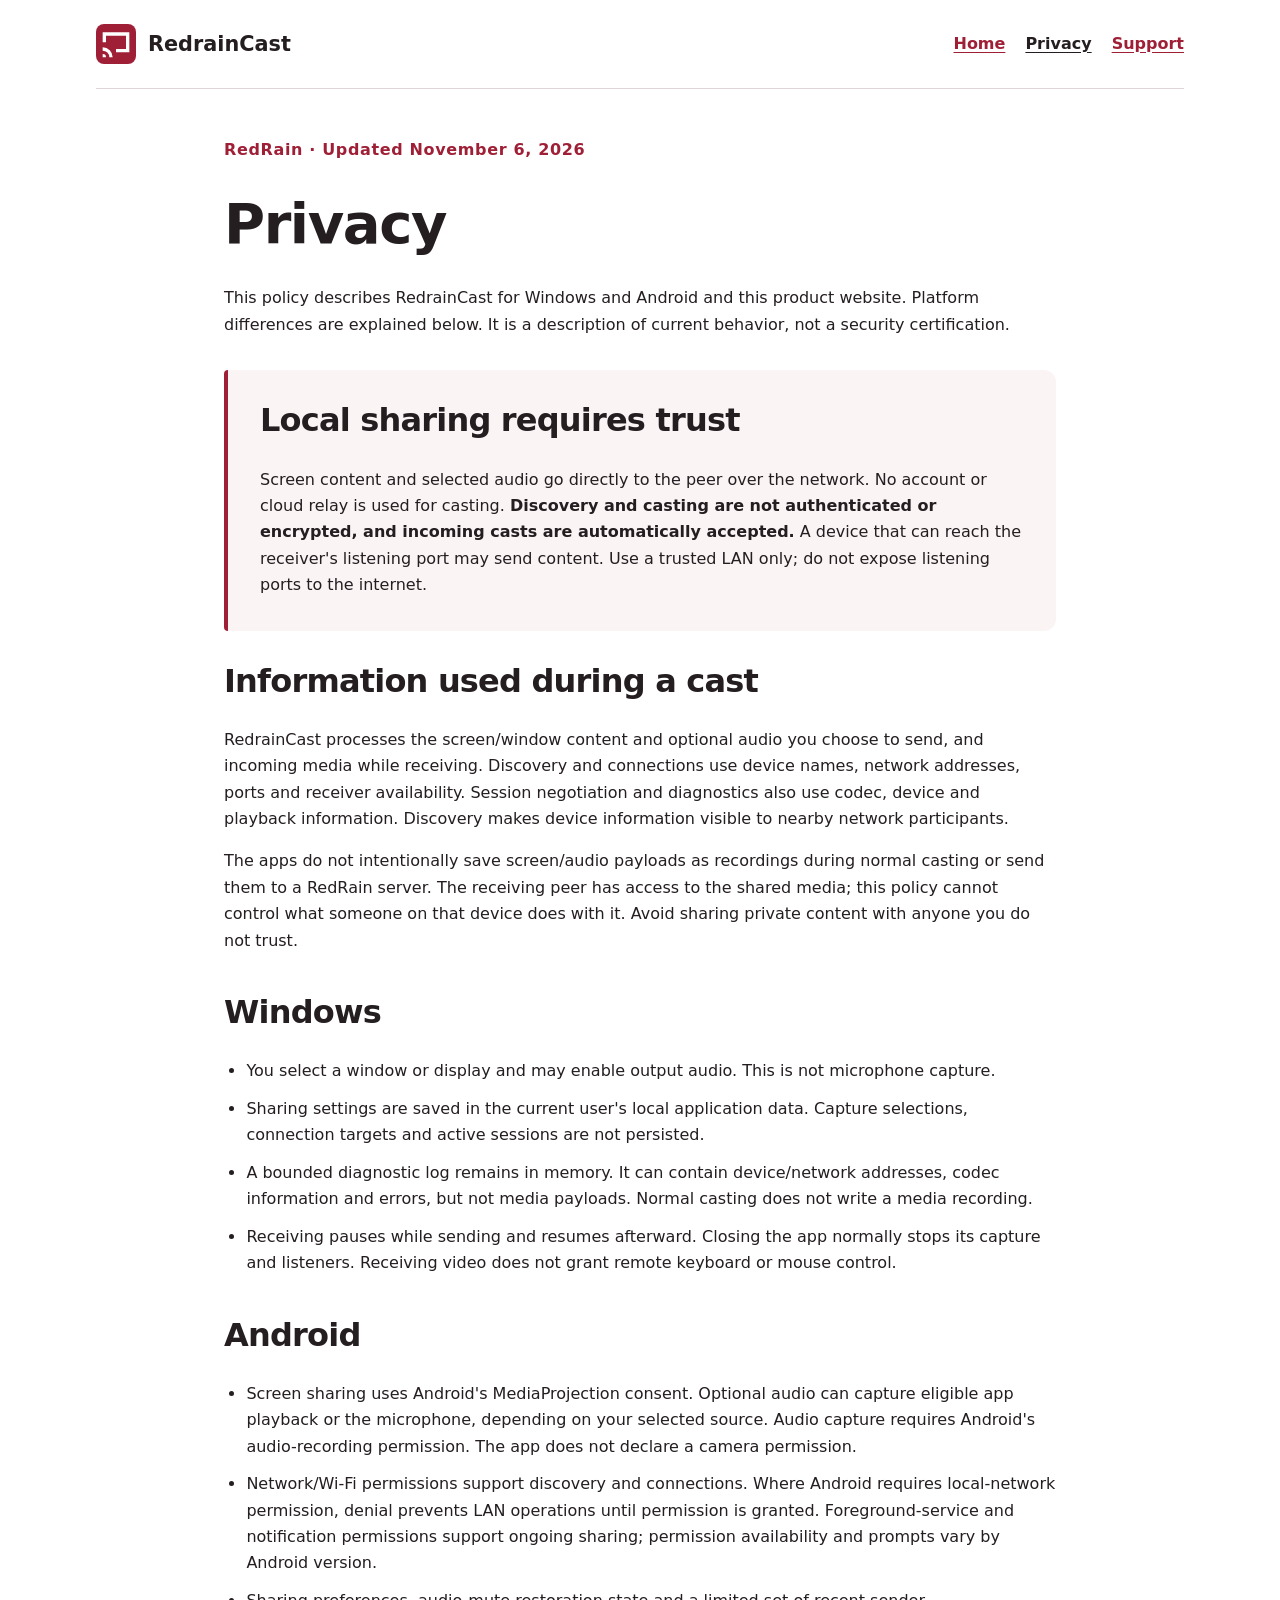
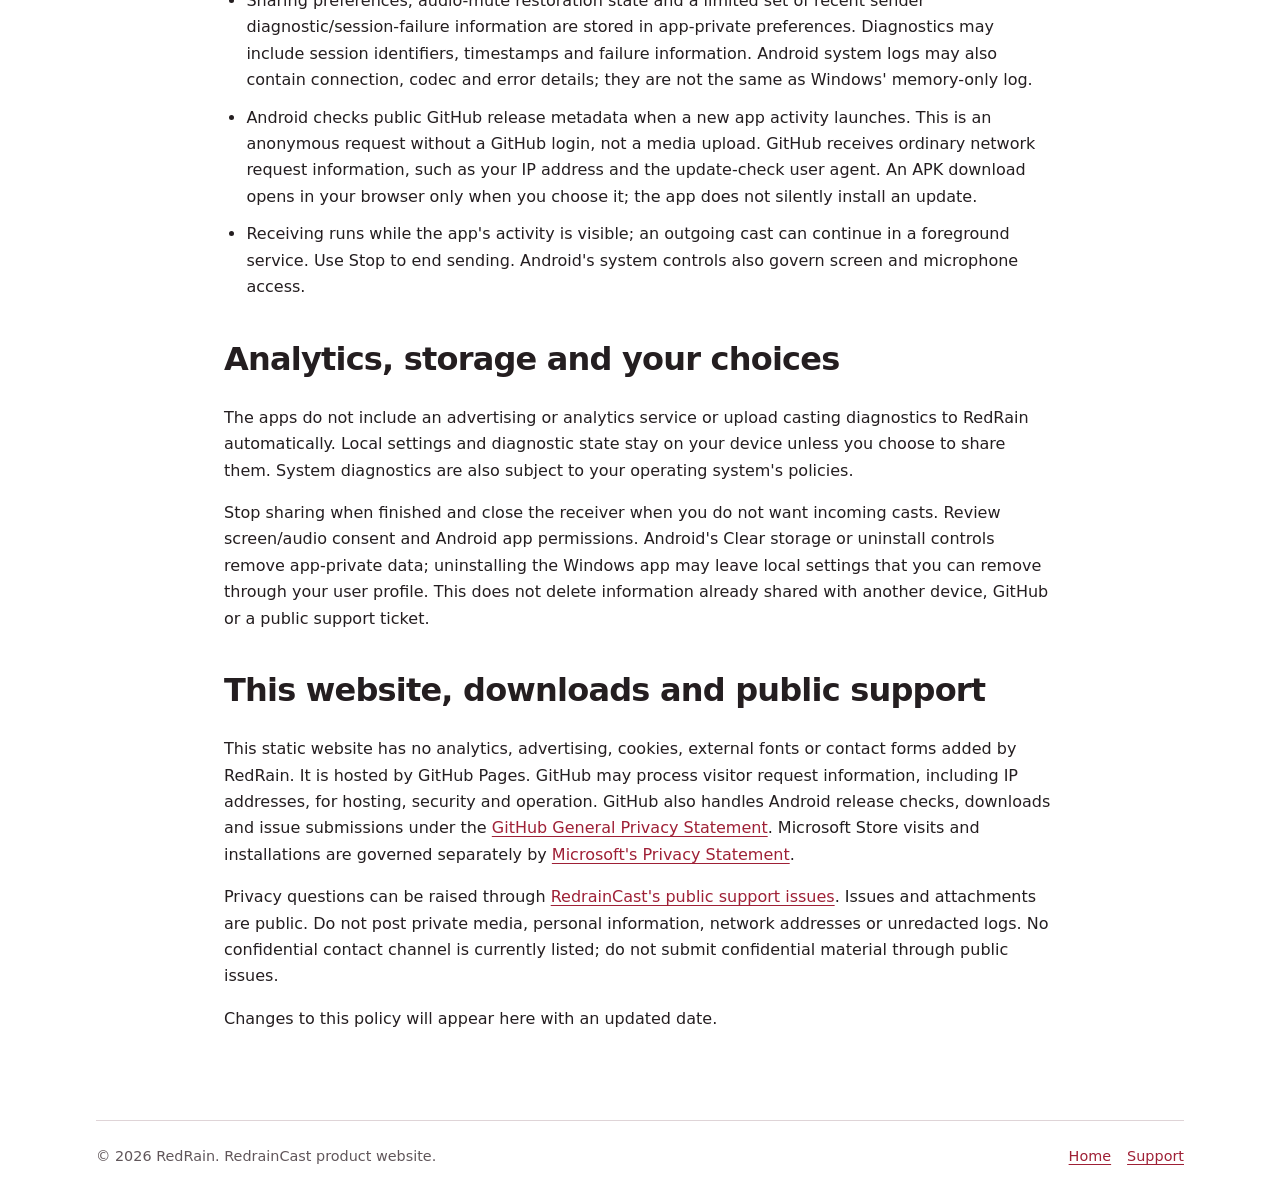
==== privacy/index.html @ ad868503 "Add public RedrainCast product website Co-authored-by: Copilot <223556219+Copilot@users.noreply.gith" ====
<!doctype html>
<html lang="en">
<head>
  <meta charset="utf-8">
  <meta name="viewport" content="width=device-width, initial-scale=1">
  <meta name="description" content="How RedrainCast for Windows and Android handles screen sharing, permissions, local settings, diagnostics and network requests.">
  <meta name="theme-color" content="#9F2036">
  <title>Privacy — RedrainCast</title>
  <link rel="icon" href="../assets/RedrainCast.svg" type="image/svg+xml">
  <link rel="stylesheet" href="../styles.css">
</head>
<body>
  <a class="skip" href="#main">Skip to content</a>
  <header class="site-header">
    <a class="brand" href="../"><img src="../assets/RedrainCast.svg" width="40" height="40" alt="">RedrainCast</a>
    <nav aria-label="Main navigation"><a href="../">Home</a><a href="./" aria-current="page">Privacy</a><a href="../support/">Support</a></nav>
  </header>
  <main id="main" class="document">
    <p class="eyebrow">RedRain · Updated November 6, 2026</p>
    <h1>Privacy</h1>
    <p>This policy describes RedrainCast for Windows and Android and this product website. Platform differences are explained below. It is a description of current behavior, not a security certification.</p>
    <section class="notice" aria-labelledby="local-trust">
      <h2 id="local-trust">Local sharing requires trust</h2>
      <p>Screen content and selected audio go directly to the peer over the network. No account or cloud relay is used for casting. <strong>Discovery and casting are not authenticated or encrypted, and incoming casts are automatically accepted.</strong> A device that can reach the receiver's listening port may send content. Use a trusted LAN only; do not expose listening ports to the internet.</p>
    </section>
    <section>
      <h2>Information used during a cast</h2>
      <p>RedrainCast processes the screen/window content and optional audio you choose to send, and incoming media while receiving. Discovery and connections use device names, network addresses, ports and receiver availability. Session negotiation and diagnostics also use codec, device and playback information. Discovery makes device information visible to nearby network participants.</p>
      <p>The apps do not intentionally save screen/audio payloads as recordings during normal casting or send them to a RedRain server. The receiving peer has access to the shared media; this policy cannot control what someone on that device does with it. Avoid sharing private content with anyone you do not trust.</p>
    </section>
    <section>
      <h2>Windows</h2>
      <ul>
        <li>You select a window or display and may enable output audio. This is not microphone capture.</li>
        <li>Sharing settings are saved in the current user's local application data. Capture selections, connection targets and active sessions are not persisted.</li>
        <li>A bounded diagnostic log remains in memory. It can contain device/network addresses, codec information and errors, but not media payloads. Normal casting does not write a media recording.</li>
        <li>Receiving pauses while sending and resumes afterward. Closing the app normally stops its capture and listeners. Receiving video does not grant remote keyboard or mouse control.</li>
      </ul>
    </section>
    <section>
      <h2>Android</h2>
      <ul>
        <li>Screen sharing uses Android's MediaProjection consent. Optional audio can capture eligible app playback or the microphone, depending on your selected source. Audio capture requires Android's audio-recording permission. The app does not declare a camera permission.</li>
        <li>Network/Wi-Fi permissions support discovery and connections. Where Android requires local-network permission, denial prevents LAN operations until permission is granted. Foreground-service and notification permissions support ongoing sharing; permission availability and prompts vary by Android version.</li>
        <li>Sharing preferences, audio-mute restoration state and a limited set of recent sender diagnostic/session-failure information are stored in app-private preferences. Diagnostics may include session identifiers, timestamps and failure information. Android system logs may also contain connection, codec and error details; they are not the same as Windows' memory-only log.</li>
        <li>Android checks public GitHub release metadata when a new app activity launches. This is an anonymous request without a GitHub login, not a media upload. GitHub receives ordinary network request information, such as your IP address and the update-check user agent. An APK download opens in your browser only when you choose it; the app does not silently install an update.</li>
        <li>Receiving runs while the app's activity is visible; an outgoing cast can continue in a foreground service. Use Stop to end sending. Android's system controls also govern screen and microphone access.</li>
      </ul>
    </section>
    <section>
      <h2>Analytics, storage and your choices</h2>
      <p>The apps do not include an advertising or analytics service or upload casting diagnostics to RedRain automatically. Local settings and diagnostic state stay on your device unless you choose to share them. System diagnostics are also subject to your operating system's policies.</p>
      <p>Stop sharing when finished and close the receiver when you do not want incoming casts. Review screen/audio consent and Android app permissions. Android's Clear storage or uninstall controls remove app-private data; uninstalling the Windows app may leave local settings that you can remove through your user profile. This does not delete information already shared with another device, GitHub or a public support ticket.</p>
    </section>
    <section>
      <h2>This website, downloads and public support</h2>
      <p>This static website has no analytics, advertising, cookies, external fonts or contact forms added by RedRain. It is hosted by GitHub Pages. GitHub may process visitor request information, including IP addresses, for hosting, security and operation. GitHub also handles Android release checks, downloads and issue submissions under the <a href="https://docs.github.com/en/site-policy/privacy-policies/github-general-privacy-statement">GitHub General Privacy Statement</a>. Microsoft Store visits and installations are governed separately by <a href="https://privacy.microsoft.com/privacystatement">Microsoft's Privacy Statement</a>.</p>
      <p>Privacy questions can be raised through <a href="https://github.com/arisewanggithub/RedrainCast/issues">RedrainCast's public support issues</a>. Issues and attachments are public. Do not post private media, personal information, network addresses or unredacted logs. No confidential contact channel is currently listed; do not submit confidential material through public issues.</p>
      <p>Changes to this policy will appear here with an updated date.</p>
    </section>
  </main>
  <footer><p>© 2026 RedRain. RedrainCast product website.</p><a href="../">Home</a><a href="../support/">Support</a></footer>
</body>
</html>
---- styles.css ----
:root {
  color-scheme: light;
  --brand: #9f2036;
  --ink: #241e20;
  --muted: #60565a;
  --line: #dfd4d7;
  --soft: #faf4f5;
  font-family: system-ui, -apple-system, "Segoe UI", sans-serif;
  line-height: 1.65;
  color: var(--ink);
  background: #fff;
}
* { box-sizing: border-box; }
body { margin: 0; }
a { color: var(--brand); text-underline-offset: .2em; overflow-wrap: anywhere; }
a:hover { text-decoration-thickness: .15em; }
a:focus-visible { outline: 3px solid var(--brand); outline-offset: 5px; }
.skip { position: absolute; top: -5rem; left: 1rem; padding: .6rem 1rem; background: #fff; z-index: 1; }
.skip:focus { top: 1rem; }
.site-header, main, footer { width: min(100% - 2.5rem, 68rem); margin-inline: auto; }
.site-header { display: flex; flex-wrap: wrap; align-items: center; justify-content: space-between; gap: 1rem; padding-block: 1.5rem; border-bottom: 1px solid var(--line); }
.brand { display: inline-flex; gap: .75rem; align-items: center; font-weight: 750; font-size: 1.3rem; text-decoration: none; color: var(--ink); }
.brand img { border-radius: .5rem; flex-shrink: 0; }
nav { display: flex; flex-wrap: wrap; gap: 1.25rem; }
nav a { font-weight: 600; }
nav a[aria-current="page"] { color: var(--ink); }
main { padding-bottom: 3rem; }
.hero { padding-block: clamp(2.5rem, 7vw, 5rem); max-width: 55rem; }
.eyebrow { color: var(--brand); font-weight: 700; letter-spacing: .04em; }
h1, h2, h3 { line-height: 1.18; letter-spacing: -.025em; overflow-wrap: anywhere; }
h1 { font-size: clamp(2.25rem, 7vw, 4.5rem); margin-block: .5em; }
h2 { font-size: clamp(1.5rem, 4vw, 2rem); margin-top: 0; }
h3 { font-size: 1.2rem; }
.lead { font-size: clamp(1.1rem, 3vw, 1.3rem); max-width: 47rem; }
.actions { display: flex; flex-wrap: wrap; gap: .85rem; margin-block: 1.75rem 1rem; }
.button { display: inline-block; padding: .8rem 1.1rem; border: 2px solid var(--brand); border-radius: .55rem; background: var(--brand); color: #fff; font-weight: 650; text-decoration: none; text-align: center; max-width: 100%; }
.button:hover { background: #7d192a; border-color: #7d192a; }
.button.secondary { background: #fff; color: var(--brand); }
.button.secondary:hover { background: var(--soft); }
.note { font-size: .95rem; color: var(--muted); }
section { margin-bottom: 2.5rem; }
.cards { display: grid; grid-template-columns: repeat(auto-fit, minmax(min(100%, 16rem), 1fr)); gap: 1rem; }
.card { padding: 1.3rem; border: 1px solid var(--line); border-radius: .75rem; }
.card h3 { margin-top: 0; }
.card p { margin-bottom: 0; }
.notice { background: var(--soft); border-left: .3rem solid var(--brand); padding: clamp(1rem, 3vw, 2rem); border-radius: .25rem .75rem .75rem .25rem; margin-block: 2rem; }
.notice p:last-child { margin-bottom: 0; }
.document { max-width: 52rem; padding-top: 2rem; }
.document h1 { font-size: clamp(2.25rem, 6vw, 3.5rem); }
.document section { margin-top: 2rem; }
li { margin-block: .7rem; }
ul, ol { padding-left: 1.4rem; }
footer { display: flex; flex-wrap: wrap; align-items: center; gap: 1rem; padding-block: 1.5rem; border-top: 1px solid var(--line); font-size: .9rem; color: var(--muted); }
footer p { flex: 1 1 18rem; margin: 0; }
@media (max-width: 24rem) {
  .site-header, main, footer { width: calc(100% - 2rem); }
  nav { gap: 1rem; }
  .actions .button { width: 100%; }
}
@media (prefers-reduced-motion: no-preference) {
  .button { transition: background-color .15s ease; }
}
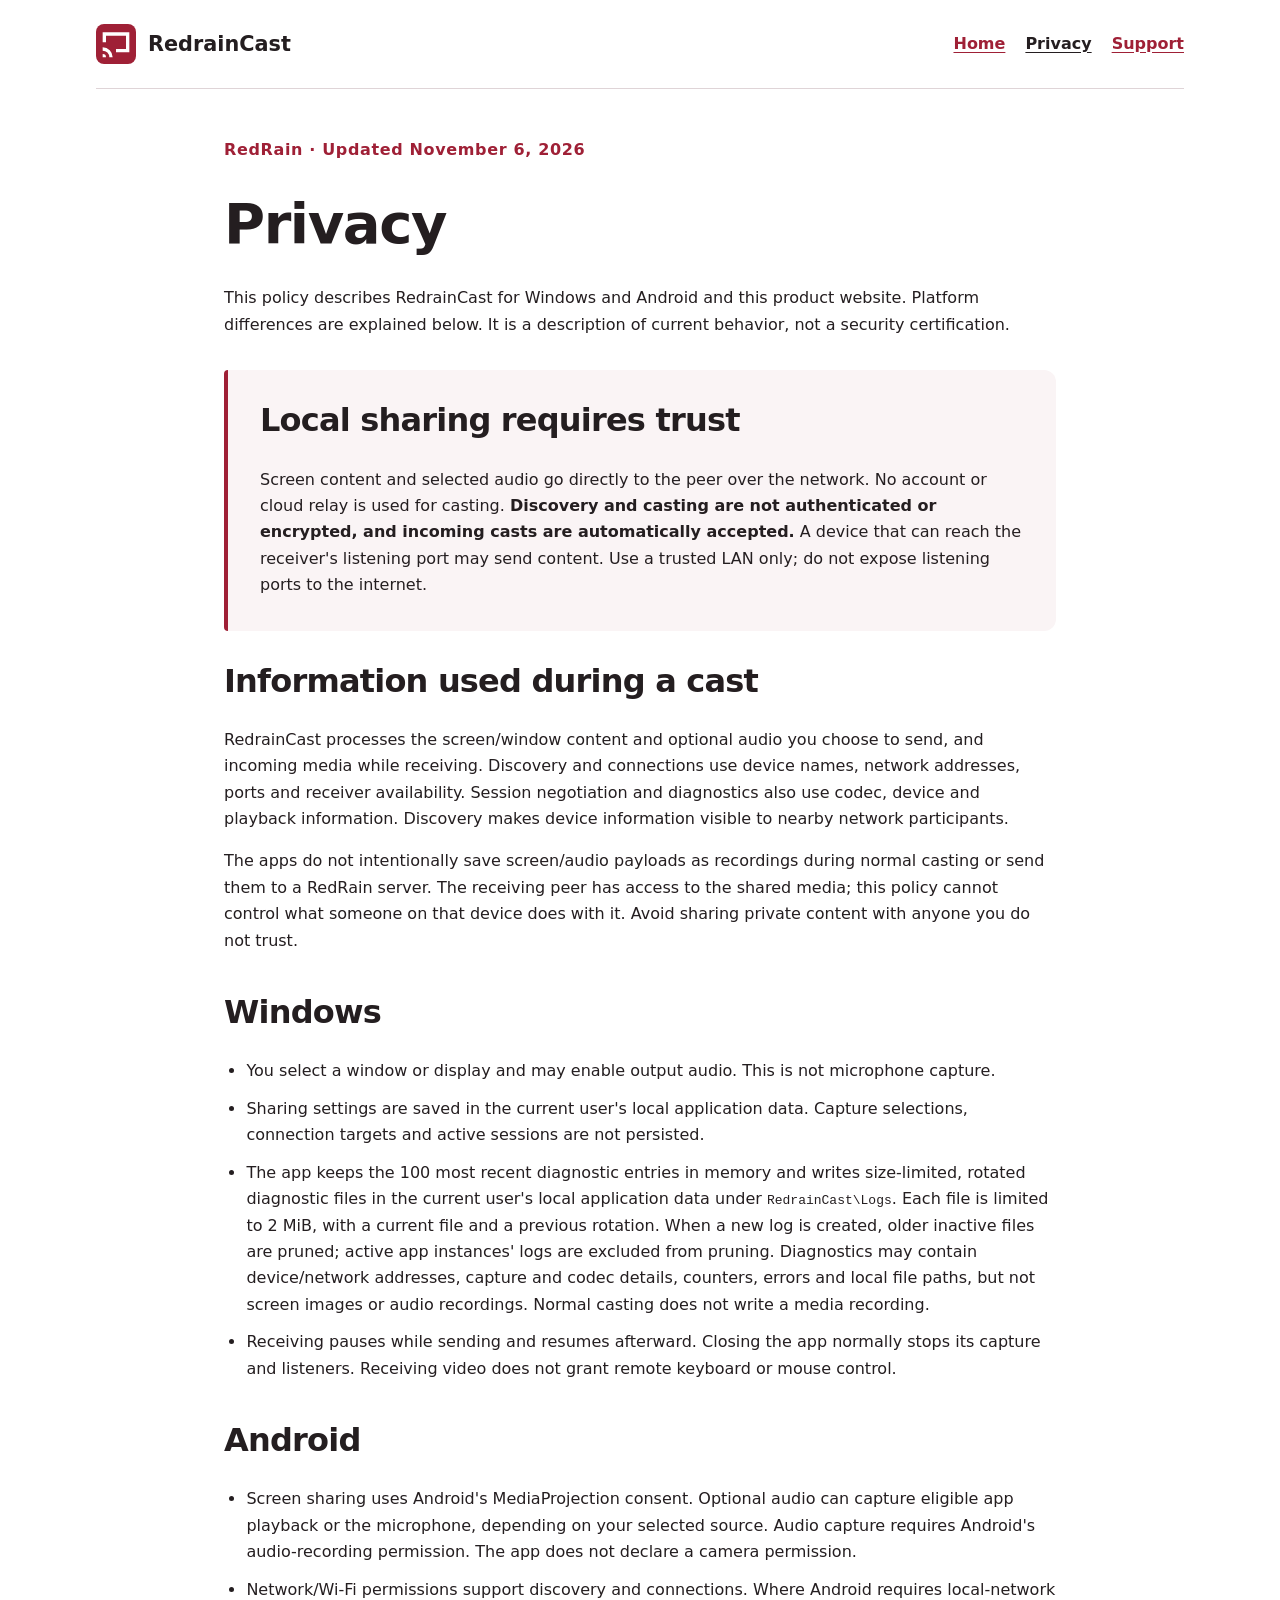
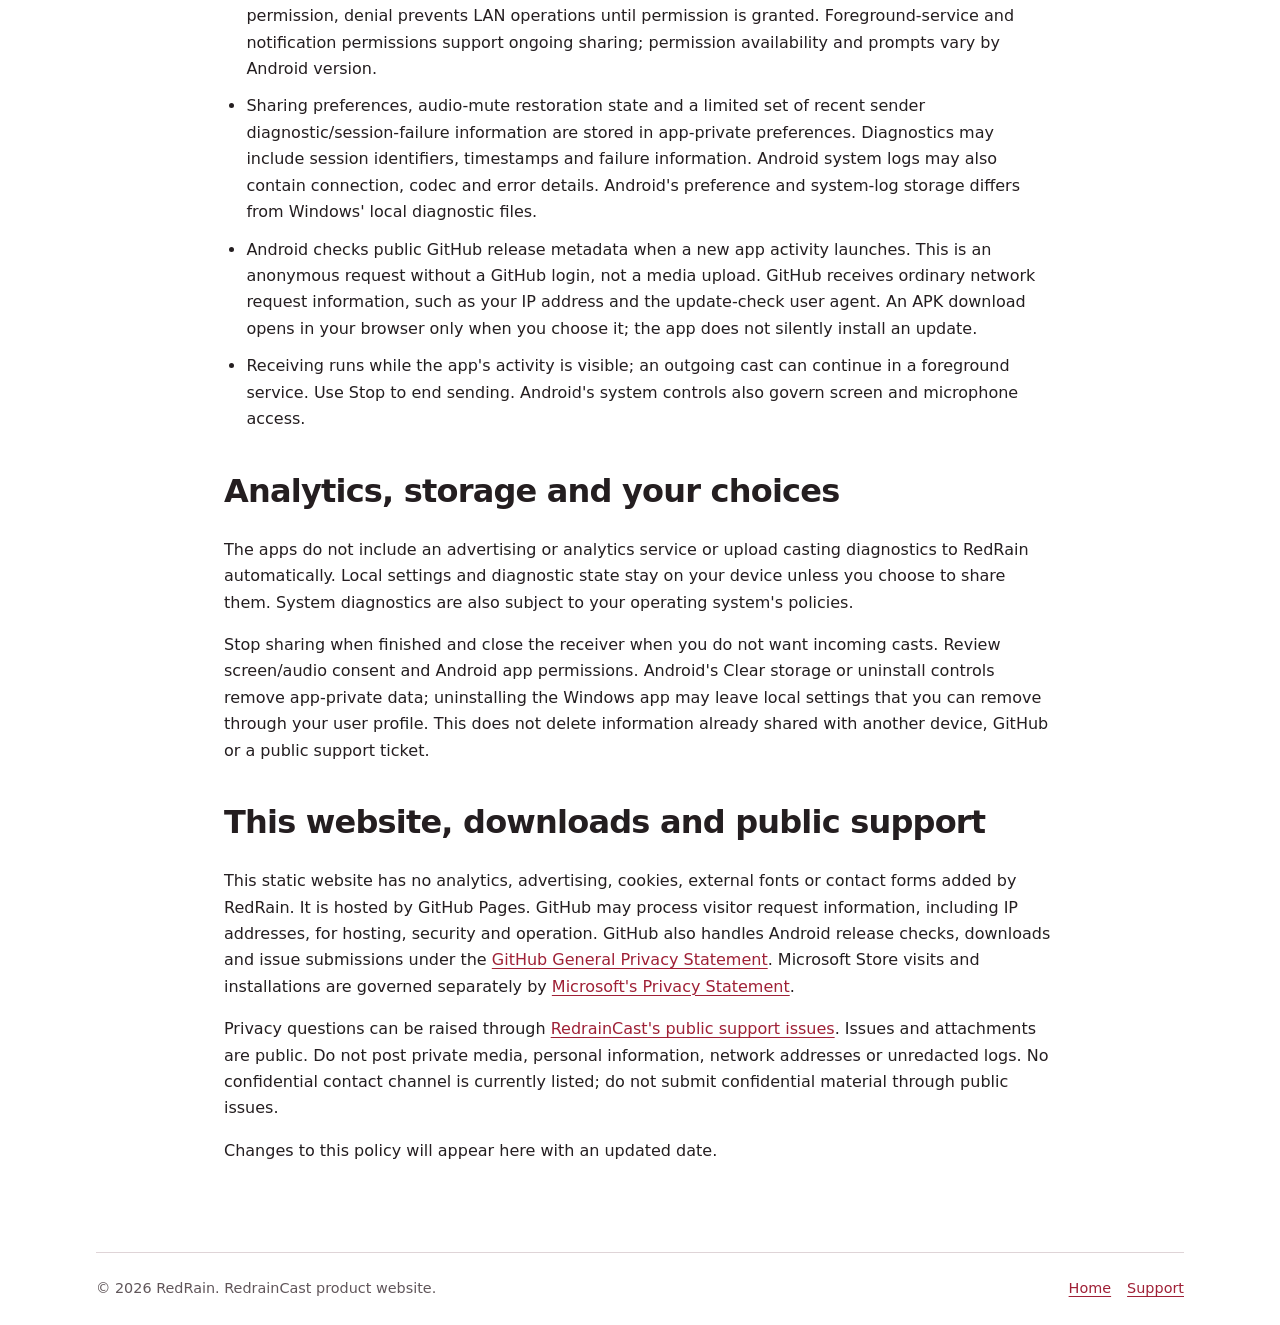
==== commit 0e9d6417: "Correct Windows diagnostic storage privacy disclosure Co-authored-by: Copilot <223556219+Copilot@use" ====
--- a/privacy/index.html
+++ b/privacy/index.html
@@ -33,7 +33,7 @@
       <ul>
         <li>You select a window or display and may enable output audio. This is not microphone capture.</li>
         <li>Sharing settings are saved in the current user's local application data. Capture selections, connection targets and active sessions are not persisted.</li>
-        <li>A bounded diagnostic log remains in memory. It can contain device/network addresses, codec information and errors, but not media payloads. Normal casting does not write a media recording.</li>
+        <li>The app keeps the 100 most recent diagnostic entries in memory and writes size-limited, rotated diagnostic files in the current user's local application data under <code>RedrainCast\Logs</code>. Each file is limited to 2 MiB, with a current file and a previous rotation. When a new log is created, older inactive files are pruned; active app instances' logs are excluded from pruning. Diagnostics may contain device/network addresses, capture and codec details, counters, errors and local file paths, but not screen images or audio recordings. Normal casting does not write a media recording.</li>
         <li>Receiving pauses while sending and resumes afterward. Closing the app normally stops its capture and listeners. Receiving video does not grant remote keyboard or mouse control.</li>
       </ul>
     </section>
@@ -42,7 +42,7 @@
       <ul>
         <li>Screen sharing uses Android's MediaProjection consent. Optional audio can capture eligible app playback or the microphone, depending on your selected source. Audio capture requires Android's audio-recording permission. The app does not declare a camera permission.</li>
         <li>Network/Wi-Fi permissions support discovery and connections. Where Android requires local-network permission, denial prevents LAN operations until permission is granted. Foreground-service and notification permissions support ongoing sharing; permission availability and prompts vary by Android version.</li>
-        <li>Sharing preferences, audio-mute restoration state and a limited set of recent sender diagnostic/session-failure information are stored in app-private preferences. Diagnostics may include session identifiers, timestamps and failure information. Android system logs may also contain connection, codec and error details; they are not the same as Windows' memory-only log.</li>
+        <li>Sharing preferences, audio-mute restoration state and a limited set of recent sender diagnostic/session-failure information are stored in app-private preferences. Diagnostics may include session identifiers, timestamps and failure information. Android system logs may also contain connection, codec and error details. Android's preference and system-log storage differs from Windows' local diagnostic files.</li>
         <li>Android checks public GitHub release metadata when a new app activity launches. This is an anonymous request without a GitHub login, not a media upload. GitHub receives ordinary network request information, such as your IP address and the update-check user agent. An APK download opens in your browser only when you choose it; the app does not silently install an update.</li>
         <li>Receiving runs while the app's activity is visible; an outgoing cast can continue in a foreground service. Use Stop to end sending. Android's system controls also govern screen and microphone access.</li>
       </ul>
